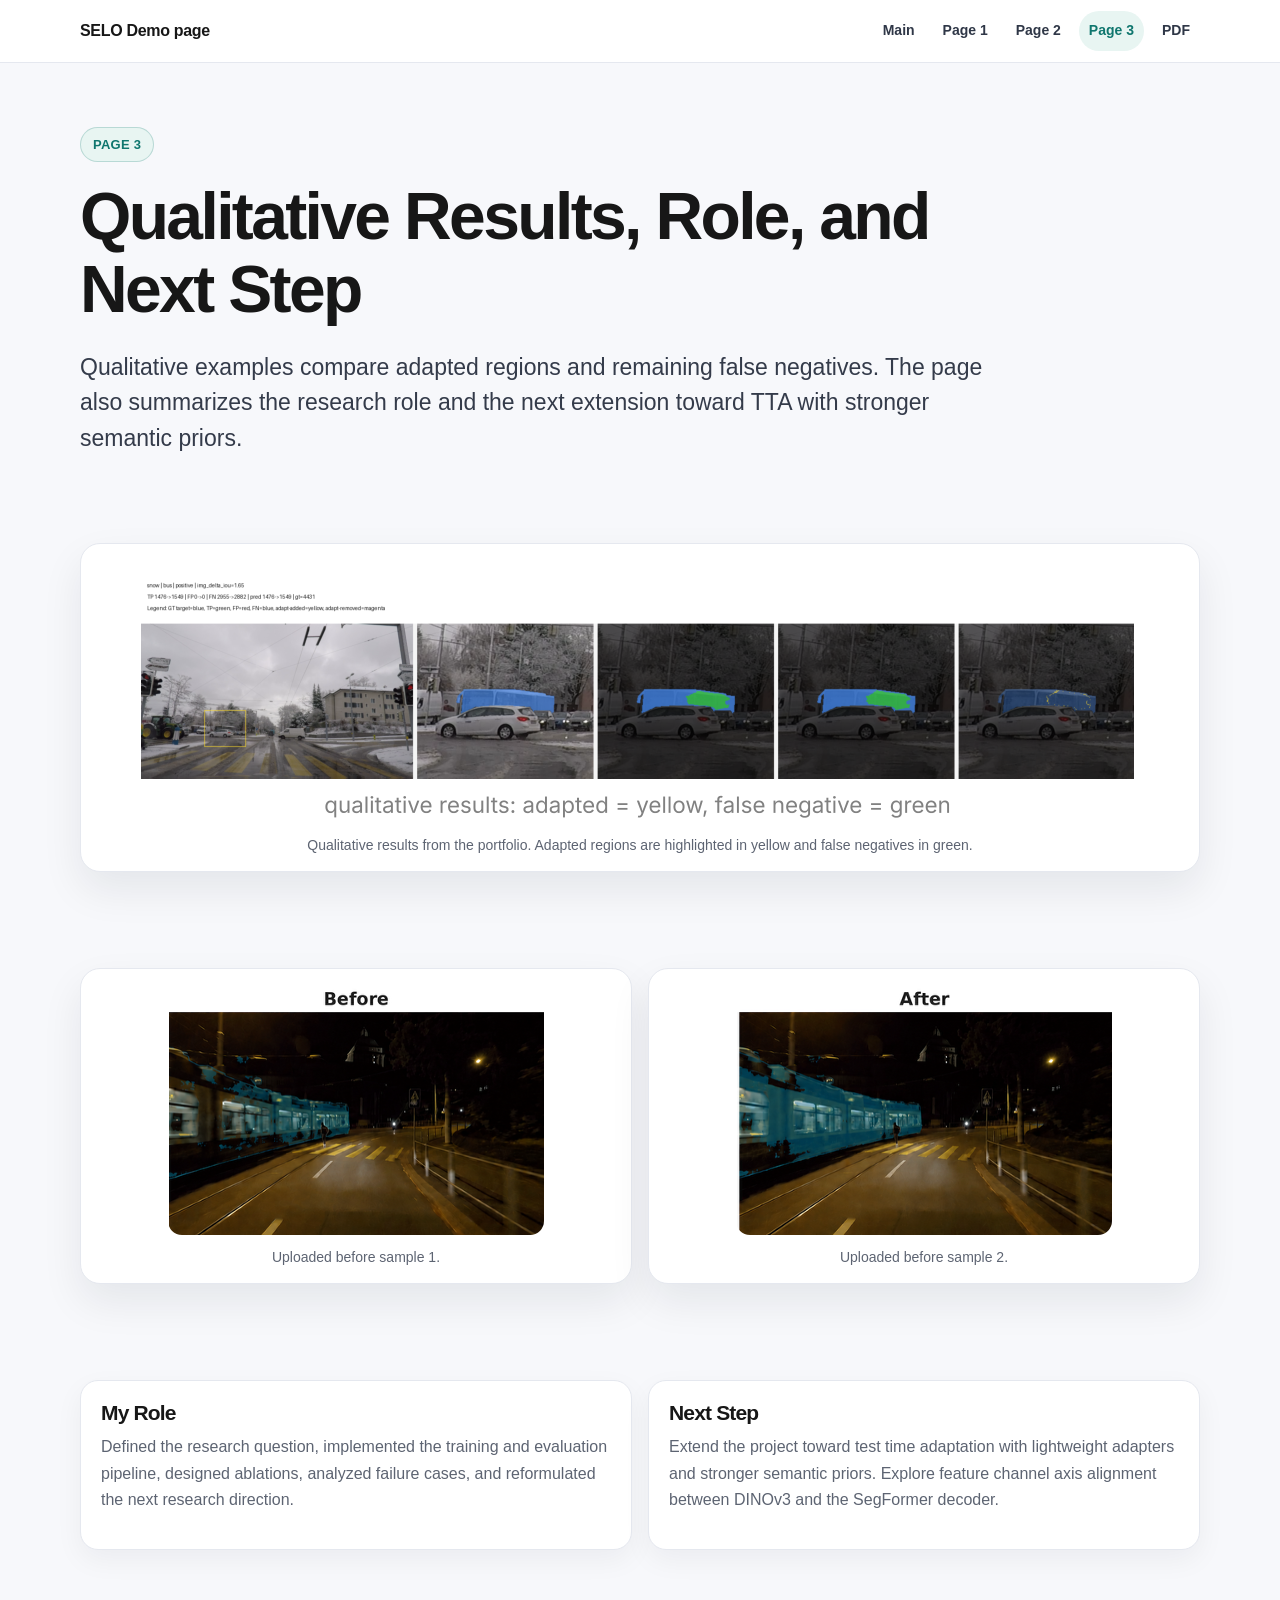
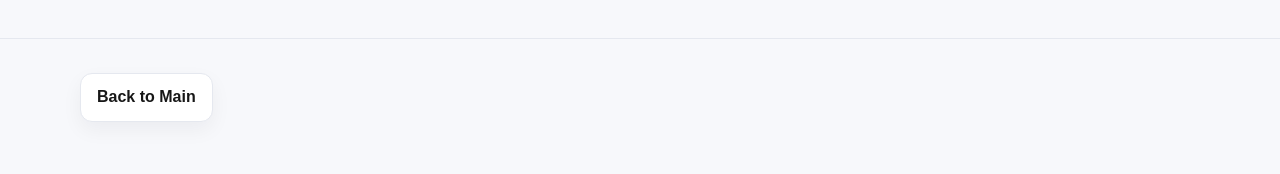
==== page3.html @ a232eaab "init" ====
<!doctype html>
<html lang="en">
<head>
  <meta charset="utf-8">
  <meta name="viewport" content="width=device-width, initial-scale=1">
  <title>SELO Page 3 - Qualitative Results and Role</title>
  <link rel="stylesheet" href="style.css">
</head>
<body>
  <header class="topbar">
    <nav class="nav">
      <a class="brand" href="index.html">SELO Demo page</a>
      <div class="links">
        <a href="index.html">Main</a>
        <a href="page1.html">Page 1</a>
        <a href="page2.html">Page 2</a>
        <a class="active" href="page3.html">Page 3</a>
        <a href="docs/SELO_Portfolio_first3pages.pdf">PDF</a>
      </div>
    </nav>
  </header>

  <main>
    <section class="page-title">
      <p class="kicker">Page 3</p>
      <h1>Qualitative Results, Role, and Next Step</h1>
      <p class="lede">Qualitative examples compare adapted regions and remaining false negatives. The page also summarizes the research role and the next extension toward TTA with stronger semantic priors.</p>
    </section>

    <section>
      <figure class="image-card">
        <img src="assets/qualitative_strip.png" alt="Qualitative segmentation results with adapted and false negative regions">
        <figcaption>Qualitative results from the portfolio. Adapted regions are highlighted in yellow and false negatives in green.</figcaption>
      </figure>
    </section>

    <section>
      <div class="gallery">
        <figure class="image-card">
          <img src="assets/before_sample_1.png" alt="Before sample image for adverse night scene">
          <figcaption>Uploaded before sample 1.</figcaption>
        </figure>
        <figure class="image-card">
          <img src="assets/before_sample_2.png" alt="Before sample image for adverse night scene duplicate">
          <figcaption>Uploaded before sample 2.</figcaption>
        </figure>
      </div>
    </section>

    <section>
      <div class="grid two">
        <article class="card">
          <h3>My Role</h3>
          <p>Defined the research question, implemented the training and evaluation pipeline, designed ablations, analyzed failure cases, and reformulated the next research direction.</p>
        </article>
        <article class="card">
          <h3>Next Step</h3>
          <p>Extend the project toward test time adaptation with lightweight adapters and stronger semantic priors. Explore feature channel axis alignment between DINOv3 and the SegFormer decoder.</p>
        </article>
      </div>
    </section>
  </main>

  <footer>
    <main><a class="button" href="index.html">Back to Main</a></main>
  </footer>
</body>
</html>
---- style.css ----
:root {
  --bg: #f7f8fb;
  --panel: #ffffff;
  --ink: #171717;
  --muted: #5d6472;
  --line: #e5e8ef;
  --accent: #0f766e;
  --accent-soft: #e8f5f2;
  --shadow: 0 18px 40px rgba(15, 23, 42, 0.08);
  --radius: 20px;
}

* { box-sizing: border-box; }

html { scroll-behavior: smooth; }

body {
  margin: 0;
  background: var(--bg);
  color: var(--ink);
  font-family: -apple-system, BlinkMacSystemFont, "Segoe UI", Roboto, Helvetica, Arial, sans-serif;
  font-size: 16px;
  line-height: 1.65;
}

.topbar {
  position: sticky;
  top: 0;
  z-index: 10;
  background: rgba(255, 255, 255, 0.92);
  backdrop-filter: blur(14px);
  border-bottom: 1px solid var(--line);
}

.nav {
  width: min(1120px, calc(100% - 32px));
  margin: 0 auto;
  display: flex;
  align-items: center;
  justify-content: space-between;
  min-height: 62px;
  gap: 24px;
}

.brand {
  color: var(--ink);
  font-weight: 800;
  letter-spacing: -0.02em;
  text-decoration: none;
  white-space: nowrap;
}

.links {
  display: flex;
  align-items: center;
  gap: 8px;
  flex-wrap: wrap;
  justify-content: flex-end;
}

.links a {
  color: #2f3747;
  text-decoration: none;
  font-size: 14px;
  font-weight: 650;
  padding: 8px 10px;
  border-radius: 999px;
}

.links a:hover,
.links a.active {
  color: var(--accent);
  background: var(--accent-soft);
}

main {
  width: min(1120px, calc(100% - 32px));
  margin: 0 auto;
}

.hero {
  padding: 84px 0 42px;
  display: grid;
  grid-template-columns: 1.04fr 0.96fr;
  gap: 42px;
  align-items: center;
}

.kicker {
  display: inline-flex;
  align-items: center;
  gap: 8px;
  margin: 0 0 18px;
  padding: 6px 12px;
  border: 1px solid rgba(15, 118, 110, 0.22);
  background: var(--accent-soft);
  color: var(--accent);
  border-radius: 999px;
  font-size: 13px;
  font-weight: 800;
  letter-spacing: 0.02em;
  text-transform: uppercase;
}

h1, h2, h3 {
  margin: 0;
  line-height: 1.1;
  letter-spacing: -0.04em;
}

h1 {
  font-size: clamp(42px, 8vw, 78px);
  max-width: 920px;
}

h2 {
  font-size: clamp(28px, 4vw, 44px);
  margin-bottom: 18px;
}

h3 {
  font-size: 21px;
  margin-bottom: 10px;
}

p { margin: 0 0 16px; }

.lede {
  margin-top: 24px;
  color: #343b4a;
  font-size: clamp(18px, 2vw, 23px);
  line-height: 1.55;
  max-width: 790px;
}

.actions {
  display: flex;
  align-items: center;
  gap: 12px;
  flex-wrap: wrap;
  margin-top: 28px;
}

.button {
  display: inline-flex;
  align-items: center;
  justify-content: center;
  min-height: 44px;
  padding: 10px 16px;
  border-radius: 12px;
  border: 1px solid var(--line);
  color: var(--ink);
  background: var(--panel);
  text-decoration: none;
  font-weight: 800;
  box-shadow: 0 8px 20px rgba(15, 23, 42, 0.05);
}

.button.primary {
  background: var(--accent);
  color: white;
  border-color: var(--accent);
}

.panel {
  background: var(--panel);
  border: 1px solid var(--line);
  border-radius: var(--radius);
  box-shadow: var(--shadow);
  overflow: hidden;
}

.hero .panel { padding: 12px; }

img {
  display: block;
  max-width: 100%;
  height: auto;
  margin-left: auto;
  margin-right: auto;
}

figure {
  margin: 0;
  text-align: center;
}

figcaption {
  text-align: center;
  color: var(--muted);
  font-size: 14px;
  line-height: 1.45;
  padding: 12px 4px 2px;
}

section {
  padding: 48px 0;
}

.section-card {
  background: var(--panel);
  border: 1px solid var(--line);
  border-radius: var(--radius);
  box-shadow: var(--shadow);
  padding: clamp(22px, 4vw, 36px);
}

.grid {
  display: grid;
  grid-template-columns: repeat(3, 1fr);
  gap: 16px;
}

.grid.two { grid-template-columns: repeat(2, 1fr); }

.card {
  background: #fff;
  border: 1px solid var(--line);
  border-radius: 18px;
  padding: 20px;
  box-shadow: 0 10px 28px rgba(15, 23, 42, 0.05);
}

.card p { color: var(--muted); }

.metric {
  display: grid;
  gap: 4px;
}

.metric strong {
  color: var(--accent);
  font-size: 28px;
  letter-spacing: -0.04em;
}

.figure-stack {
  display: grid;
  gap: 24px;
}

.image-card {
  text-align: center;
  background: var(--panel);
  border: 1px solid var(--line);
  border-radius: var(--radius);
  box-shadow: var(--shadow);
  padding: 14px;
}

.image-card img {
  border-radius: 14px;
  margin-left: auto;
  margin-right: auto;
}

.page-title {
  padding: 64px 0 22px;
}

.page-title h1 { font-size: clamp(40px, 6vw, 66px); }

.page-title .lede { max-width: 920px; }

.gallery {
  display: grid;
  grid-template-columns: repeat(2, minmax(0, 1fr));
  gap: 16px;
}

.gallery .wide { grid-column: 1 / -1; }


footer {
  border-top: 1px solid var(--line);
  color: var(--muted);
  padding: 34px 0 52px;
  margin-top: 40px;
}

@media (max-width: 820px) {
  .nav { align-items: flex-start; flex-direction: column; padding: 12px 0; gap: 10px; }
  .links { justify-content: flex-start; }
  .hero { grid-template-columns: 1fr; padding-top: 48px; }
  .grid, .grid.two, .gallery { grid-template-columns: 1fr; }
  .gallery .wide { grid-column: auto; }
}
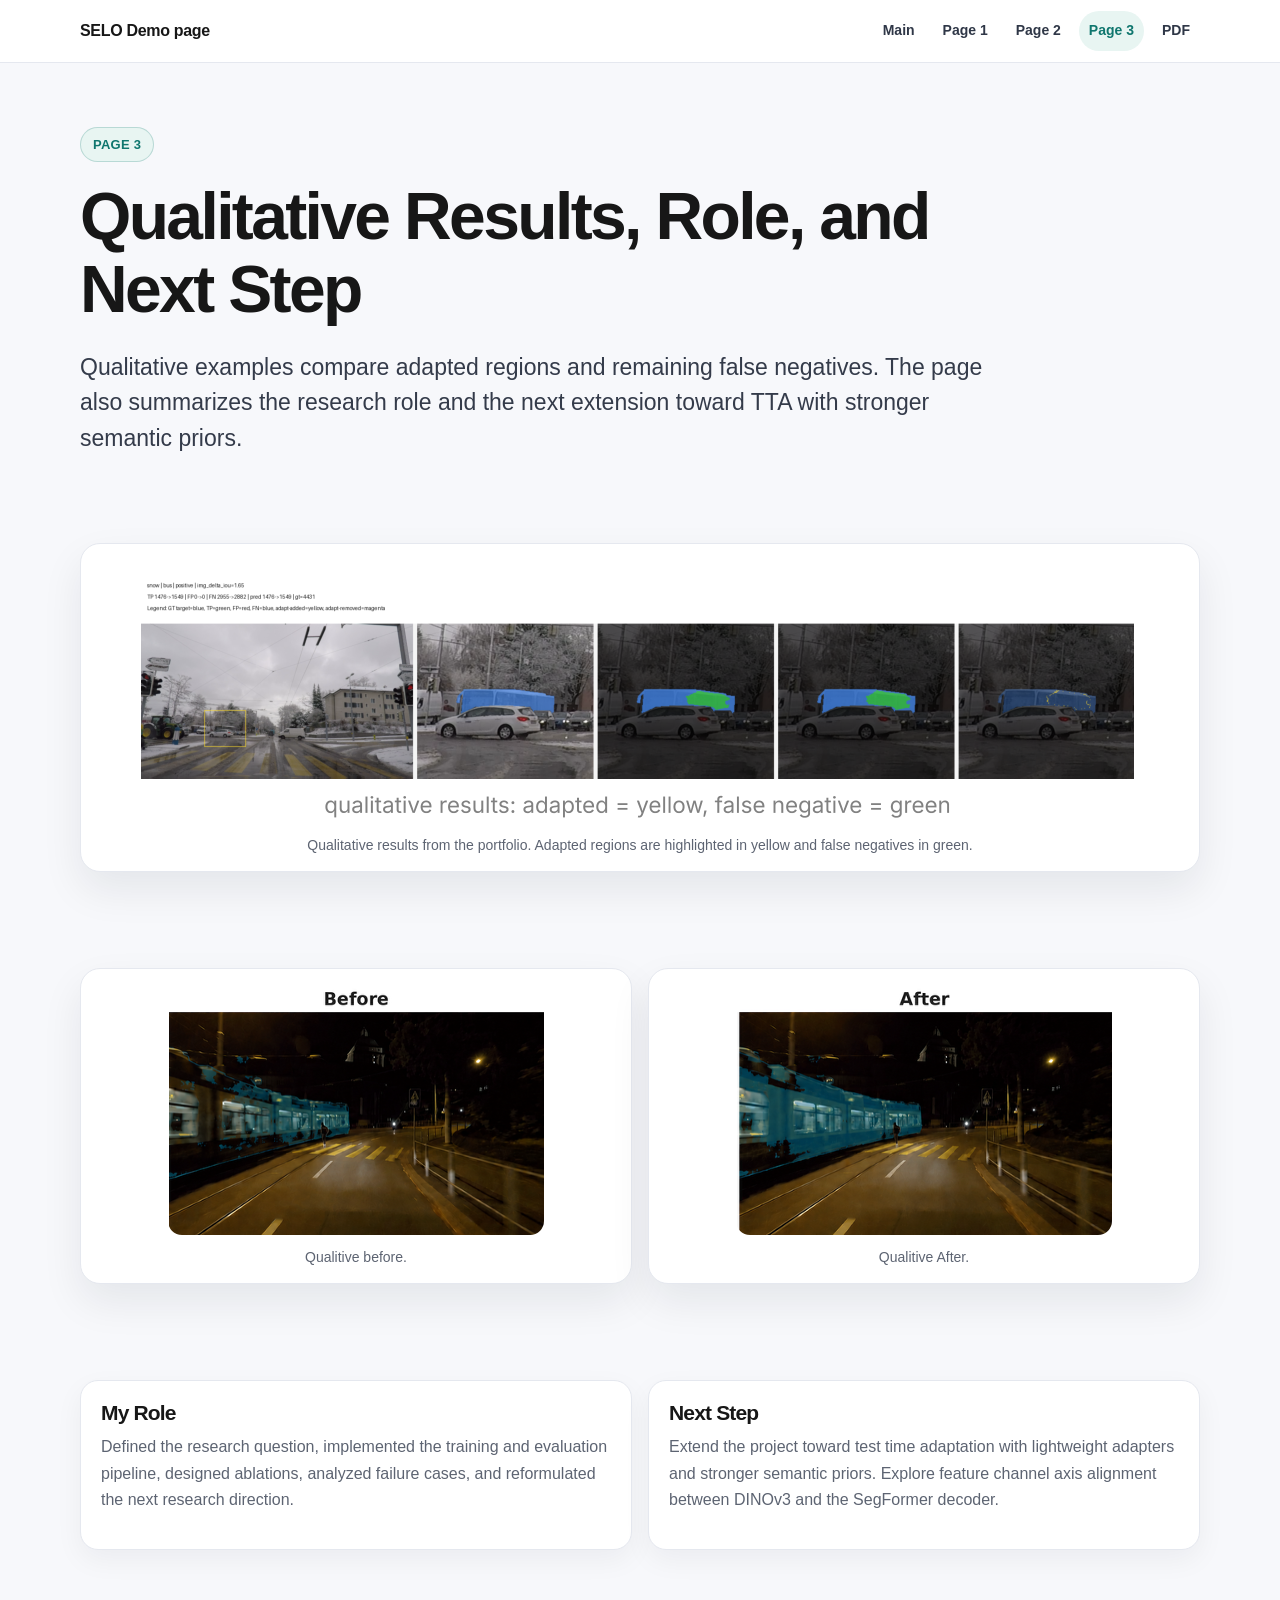
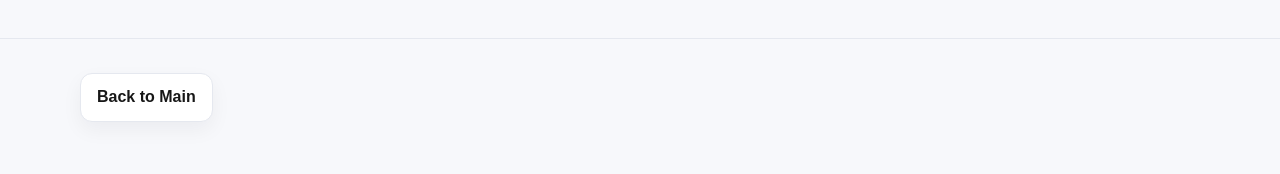
==== commit f3930df1: "fix typo" ====
--- a/page3.html
+++ b/page3.html
@@ -38,11 +38,11 @@
       <div class="gallery">
         <figure class="image-card">
           <img src="assets/before_sample_1.png" alt="Before sample image for adverse night scene">
-          <figcaption>Uploaded before sample 1.</figcaption>
+          <figcaption>Qualitive before.</figcaption>
         </figure>
         <figure class="image-card">
           <img src="assets/before_sample_2.png" alt="Before sample image for adverse night scene duplicate">
-          <figcaption>Uploaded before sample 2.</figcaption>
+          <figcaption>Qualitive After.</figcaption>
         </figure>
       </div>
     </section>
